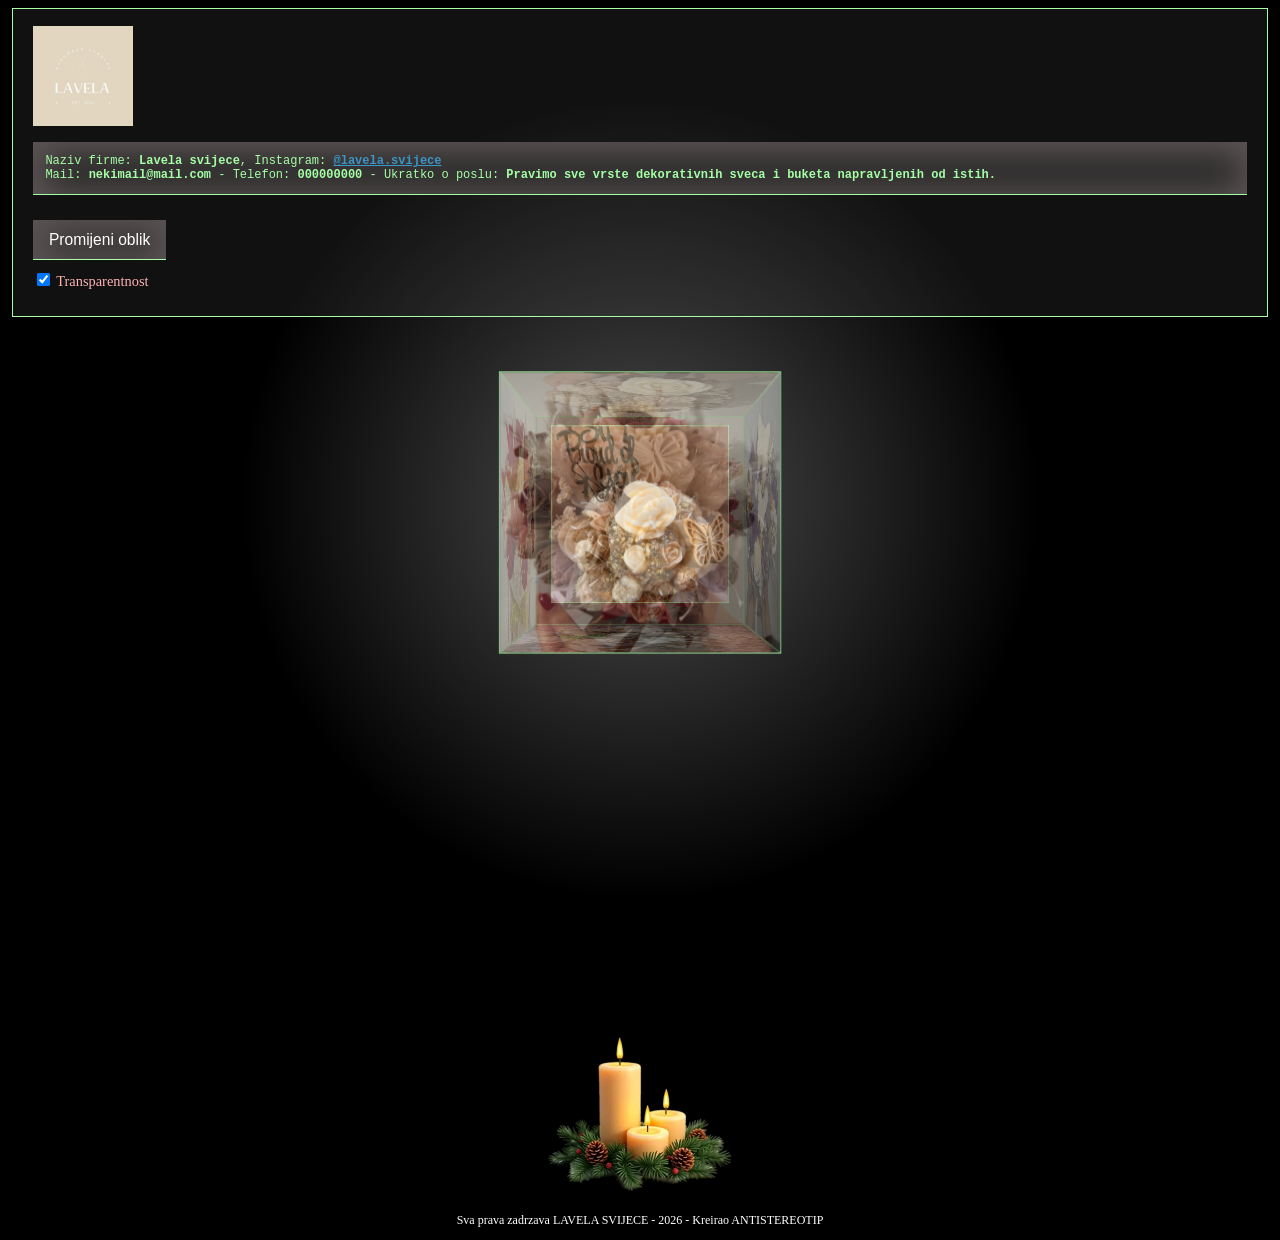
==== index.html @ 0950e0c5 "Update index.html" ====
<html lang="en">
<head>

  <title>Ukrasne Svijece - Dekoracija</title>
	<meta charset='UTF-8'>
	<meta name="description" content="Ukrasne svece za proslave, rodjendane, ispracaje i tako dalje!"> 
	<meta name="author" content="hightech">
	<meta name="keywords" content="svijece, svece, ukrasne svijece, proslave, rodjendani." />
	<link href="tlogo.png" rel="shortcut icon" type="image/x-icon" />
	<meta http-equiv="X-UA-Compatible" content="IE=edge,chrome=1"> 
	<meta name="viewport" content="width=device-width, initial-scale=1, maximum-scale=1" />	
	<link rel="alternate" type="application/rss+xml" title="svijece.github.io" href="svijece.github.io/sitemap.xml" />
	<meta name="viewport" content="width=device-width,initial-scale=1.0,minimum-scale=1.0" />
	<link rel="canonical" href="http://svijece.github.io" />
	<title>lifi</title>
	<link rel='stylesheet' href='wuzzle.3d.css'>
	<link rel='stylesheet' href='wuzzle.buttons.css'>
	<link rel="preconnect" href="https://fonts.googleapis.com">
	<link rel="preconnect" href="https://fonts.gstatic.com" crossorigin>
	<link href="https://fonts.googleapis.com/css2?family=Roboto:ital,wght@0,100..900;1,100..900&display=swap" rel="stylesheet">
	<script type="text/javascript" src="min.js"></script>
	<link href='http://fonts.googleapis.com/css?family=Open+Sans:300italic,400italic,400,300,600|Open+Sans+Condensed:700,300,300italic|Satisfy|Yanone+Kaffeesatz:400,200,300|Oswald|Lobster+Two:400,400italic|PT+Sans+Narrow|Magra:400,700' rel='stylesheet' type='text/css'>
	
</head>
<body>

<div class="controls"> <h1><img src="srecko.jpeg" width="100" height="100"></h1>
<!-- <p><code><a href="#" style="color: lightgreen;" target="_blank">Link</a>
<a href="#" style="color: lightgreen; padding-left: 1%;" target="_blank">Link</a>
<a href="#" style="color: lightgreen; padding-left: 1%;" target="_blank">Link</a>
</code>
</p> -->
<p><code>Naziv firme: <b>Lavela svijece</b>, Instagram: <b><a href="https://www.instagram.com/lavela.svijece?igsh=eDh0bHZ0emd2NGx3">@lavela.svijece</a></b><br>
Mail: <b>nekimail@mail.com</b> - Telefon: <b>000000000</b> - Ukratko o poslu: <b>Pravimo sve vrste dekorativnih sveca i buketa napravljenih od istih.</b>
</code>
</p>


<div><button onclick="toggleShape()" class="button h3">Promijeni oblik</button></div>
<div><input type="checkbox" id="backfaces" onclick="toggleBackfaces()" checked>
	<label for="backfaces" style="font-size: 1.2em;">Transparentnost</label><br><br>
	<!-- <a href="#" target="_blank"><!-- <img src="linea-stairs.gif" width="117"/></a><br><br> -->
</div>
</div>

  <div id="container">
    <div id="stage">
      <div id="shape" class="cube backfaces">
        <div class="plane one"><img src="1.jpg.jpeg" width="100%" height="100%" alt="Svijece"/></div>
        <div class="plane two"><img src="2.jpg.jpeg" width="100%" height="100%" alt="Svijece"/></div>
        <div class="plane three"><img src="3.jpg.jpeg" width="100%" height="100%" alt="Svijece"/></div>
        <div class="plane four"><img src="4.jpg.jpeg" width="100%" height="100%" alt="Svijece"/></div>
        <div class="plane five"><img src="5.jpg.jpeg" width="100%" height="100%" alt="Svijece"/></div>
        <div class="plane six"><img src="6.jpg.jpeg" width="100%" height="100%" alt="Svijece"/></div>
        <div class="plane seven"><img src="7.jpg.jpeg" width="100%" height="100%" alt="Svijece"/></div>
        <div class="plane eight"><img src="8.jpg.jpeg" width="100%" height="100%" alt="Svijece"/></div>
        <div class="plane nine"><img src="9.jpg.jpeg" width="100%" height="100%" alt="Svijece"/></div>
        <div class="plane ten"><img src="10.jpg.jpeg" width="100%" height="100%" alt="Svijece"/></div>
        <div class="plane eleven"><img src="11.jpg.jpeg" width="100%" height="100%" alt="Svijece"/></div>
	    <div class="plane twelve"><img src="12.jpg.jpeg" width="100%" height="100%" alt="Svijece"/></div>
	  
	  </div>
    </div>
</div>

  <div id="container">
    <div>
		<div style="text-align:center;"><p><img src="tlogo.png" width="200px"></p> <div>
		<div style="text-align:center;"><p>Sva prava zadrzava LAVELA SVIJECE - 2026 - Kreirao ANTISTEREOTIP</p> <div>
	</div>
</div>
	




</body>
</html>
---- wuzzle.3d.css ----
body {
      background-color: black;
      color: white;
       /* font-family:'Open Sans Condensed','Arial Narrow',arial,verdana,trebuchet,sans-serif; */
      font-size: 12px;
      /* background-image:url(../data/pics/jpg/art9.jpg);
     background-repeat: no-repeat;
     background-position: center; 
     background-attachment: fixed; */
     background-image: -webkit-gradient(radial,
                            50% 500, 1,
                            50% 500, 400,
                            from(rgba(255, 255, 255, 0.3)),
                            to(rgba(255, 255, 255, 0)));
     background-repeat: no-repeat;
    }

    #container {
      width: 100%;
      height: auto;
      -webkit-perspective: 800;
      -webkit-perspective-origin: 50% 225px;
    }
    #stage {
      width: 100%;
      height: 76%;
      -webkit-transition: -webkit-transform 2s;
      -webkit-transform-style: preserve-3d;
    }
    
    #shape {
      position: relative;
      top: 100px;
      margin: 0 auto;
      height: 200px;
      width: 200px;
      -webkit-transform-style: preserve-3d;
    }
    
    .plane {
      position: absolute;
      height: 200px;
      width: 200px;
      border: 1px solid #A5FFA5;
      -webkit-border-radius: 0px;
      -webkit-box-sizing: border-box;
      text-align: center;
      font-family: Times, serif;
      font-size: 124pt;
      color: black;
      background-color: rgba(85, 102, 92, 0.6);
      -webkit-transition: -webkit-transform 2s, opacity 2s;
      -webkit-backface-visibility: hidden;
    }

    #shape.backfaces .plane {
      -webkit-backface-visibility: visible;
    }
    
    #shape {
      -webkit-animation: spin 8s infinite linear;
    }

    @-webkit-keyframes spin {
      from { -webkit-transform: rotateY(0); }
      to   { -webkit-transform: rotateY(-360deg); }
    }

    /* ---------- cube styles ------------- */
    .cube > .one {
      opacity: 0.5;
      -webkit-transform: scale3d(1.2, 1.2, 1.2) rotateX(90deg) translateZ(100px);
    }

    .cube > .two {
      opacity: 0.5;
      -webkit-transform: scale3d(1.2, 1.2, 1.2) translateZ(100px);
    }

    .cube > .three {
      opacity: 0.5;
      -webkit-transform: scale3d(1.2, 1.2, 1.2) rotateY(90deg) translateZ(100px);
    }

    .cube > .four {
      opacity: 0.5;
      -webkit-transform: scale3d(1.2, 1.2, 1.2) rotateY(180deg) translateZ(100px);
    }

    .cube > .five {
      opacity: 0.5;
      -webkit-transform: scale3d(1.2, 1.2, 1.2) rotateY(-90deg) translateZ(100px);
    }

    .cube > .six {
      opacity: 0.5;
      -webkit-transform: scale3d(1.2, 1.2, 1.2) rotateX(-90deg) translateZ(100px) rotate(180deg);
    }


    .cube > .seven {
      -webkit-transform: scale3d(0.8, 0.8, 0.8) rotateX(90deg) translateZ(100px) rotate(180deg);
    }

    .cube > .eight {
      -webkit-transform: scale3d(0.8, 0.8, 0.8) translateZ(100px);
    }

    .cube > .nine {
      -webkit-transform: scale3d(0.8, 0.8, 0.8) rotateY(90deg) translateZ(100px);
    }

    .cube > .ten {
      -webkit-transform: scale3d(0.8, 0.8, 0.8) rotateY(180deg) translateZ(100px);
    }

    .cube > .eleven {
      -webkit-transform: scale3d(0.8, 0.8, 0.8) rotateY(-90deg) translateZ(100px);
    }

    .cube > .twelve {
      -webkit-transform: scale3d(0.8, 0.8, 0.8) rotateX(-90deg) translateZ(100px);
    }

    /* ---------- ring styles ------------- */
    .ring > .one {
      -webkit-transform: translateZ(380px);
    }

    .ring > .two {
      -webkit-transform: rotateY(30deg) translateZ(380px);
    }

    .ring > .three {
      -webkit-transform: rotateY(60deg) translateZ(380px);
    }

    .ring > .four {
      -webkit-transform: rotateY(90deg) translateZ(380px);
    }

    .ring > .five {
      -webkit-transform: rotateY(120deg) translateZ(380px);
    }

    .ring > .six {
      -webkit-transform: rotateY(150deg) translateZ(380px);
    }

    .ring > .seven {
      -webkit-transform: rotateY(180deg) translateZ(380px);
    }

    .ring > .eight {
      -webkit-transform: rotateY(210deg) translateZ(380px);
    }

    .ring > .nine {
      -webkit-transform: rotateY(-120deg) translateZ(380px);
    }

    .ring > .ten {
      -webkit-transform: rotateY(-90deg) translateZ(380px);
    }

    .ring > .eleven {
      -webkit-transform: rotateY(300deg) translateZ(380px);
    }

    .ring > .twelve {
      -webkit-transform: rotateY(330deg) translateZ(380px);
    }
.h3 {background:#fff;padding:3px;border-bottom: 1px solid #A5FFA5;
-moz-box-shadow: inset 3px 4px 33px 10px #5D5555;
-webkit-box-shadow: inset 3px 4px 33px 10px #5D5555;
box-shadow: inset 3px 4px 33px 10px #5D5555;
}

.controls {
width: 96%;
margin: 0 auto;
padding: 1px 20px;
border: 1px solid #A5FFA5;
-webkit-border-radius: 0px;
background-color: rgba(73, 73, 73, 0.23);
color: rgb(255, 179, 179);
}

.controls code {
	/* font-family:'Open Sans Condensed','Arial Narrow',arial,verdana,trebuchet,sans-serif; */
	
	color: #A5FFA5;
	background: #222;
	padding: 1%;
	width: 98%;
	float: left;
	border-bottom: 1px solid #A5FFA5;
	margin-bottom: 2%;
-moz-box-shadow: inset 3px 4px 33px 10px #5D5555;
-webkit-box-shadow: inset 3px 4px 33px 10px #5D5555;
box-shadow: inset 3px 4px 33px 10px #5D5555;
}
    .controls > div {
      margin-bottom: 10px;
    }
---- wuzzle.buttons.css ----
a {
color: #3B95C6;
text-decoration: underline;
-moz-transition: color .2s ease-in-out;
-webkit-transition: color .2s ease-in-out;
-o-transition: color .2s ease-in-out;
-ms-transition: color .2s ease-in-out;
transition: color .2s ease-in-out;
}
a:hover {
color: #1B75A6 !important;
}
.button:before {
content: '';
display: block;
position: absolute;
left: 0;
top: 0;
width: 100%;
height: 100%;
background: url('bg.png');
}
.button { 
  /* font-family:'Open Sans Condensed','Arial Narrow',arial,verdana,trebuchet,sans-serif; */
position: relative;
display: inline-block;
color: #FFFFFF;
text-decoration: none;
border: 0;
border-bottom:1px solid #A5FFA5;
outline: 0;
cursor: pointer;
overflow: hidden;
background: #222;
-moz-box-shadow: inset 3px 4px 33px 10px #5D5555;
-webkit-box-shadow: inset 3px 4px 33px 10px #5D5555;
box-shadow: inset 3px 4px 33px 10px #5D5555;
padding: 0.7em 1em 0.7em 1em;
font-size: 1.3em;
}

.button:active {
background-image: -moz-linear-gradient(top, rgba(98,141,196,1), rgba(77,164,199,0));
background-image: -webkit-linear-gradient(top, rgba(98,141,196,1), rgba(77,164,199,0));
background-image: -o-linear-gradient(top, rgba(98,141,196,1), rgba(77,164,199,0));
background-image: -ms-linear-gradient(top, rgba(98,141,196,1), rgba(77,164,199,0));
background-image: linear-gradient(top, rgba(98,141,196,1), rgba(77,164,199,0));
top: 0px;
}
.button:hover {
background-color: #59DF64;
color: #fff !important;
}


.blue {
position: relative;
display: inline-block;
color: #fff;
text-decoration: none;

border: 0;
outline: 0;
cursor: pointer;
overflow: hidden;
background: #87C0EC;
}
.c {
background:#BEBEBE;
}
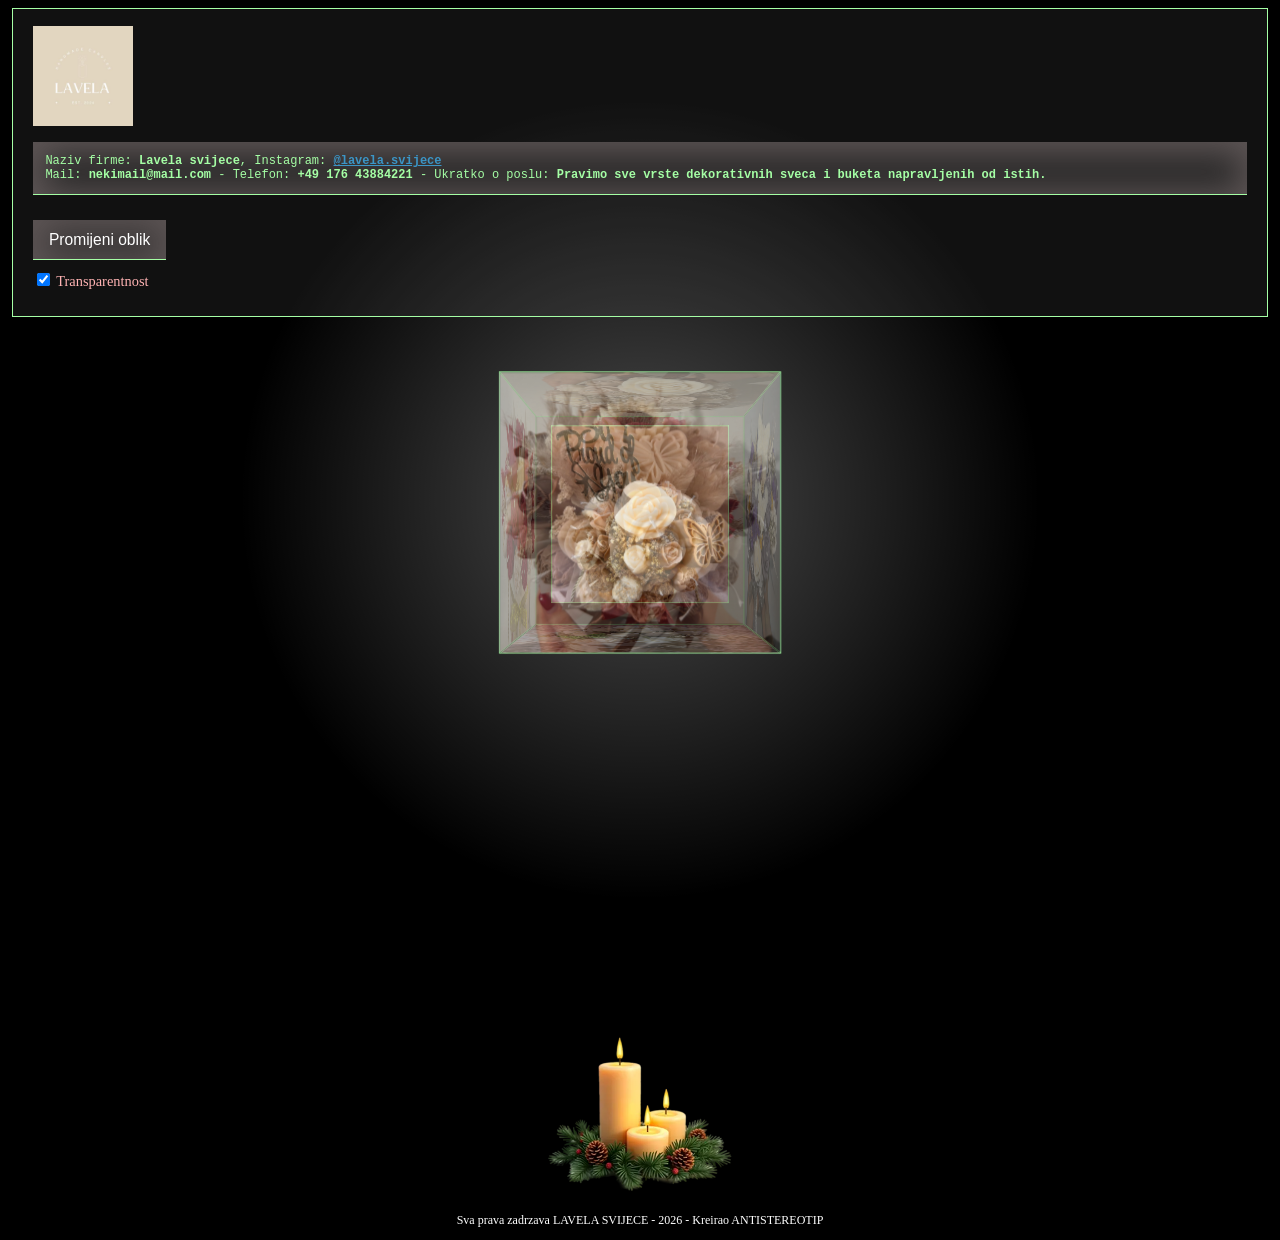
==== commit e8e9b3c0: "Update index.html" ====
--- a/index.html
+++ b/index.html
@@ -31,7 +31,7 @@
 </code>
 </p> -->
 <p><code>Naziv firme: <b>Lavela svijece</b>, Instagram: <b><a href="https://www.instagram.com/lavela.svijece?igsh=eDh0bHZ0emd2NGx3">@lavela.svijece</a></b><br>
-Mail: <b>nekimail@mail.com</b> - Telefon: <b>000000000</b> - Ukratko o poslu: <b>Pravimo sve vrste dekorativnih sveca i buketa napravljenih od istih.</b>
+Mail: <b>nekimail@mail.com</b> - Telefon: <b>+49 176 43884221</b> - Ukratko o poslu: <b>Pravimo sve vrste dekorativnih sveca i buketa napravljenih od istih.</b>
 </code>
 </p>
 
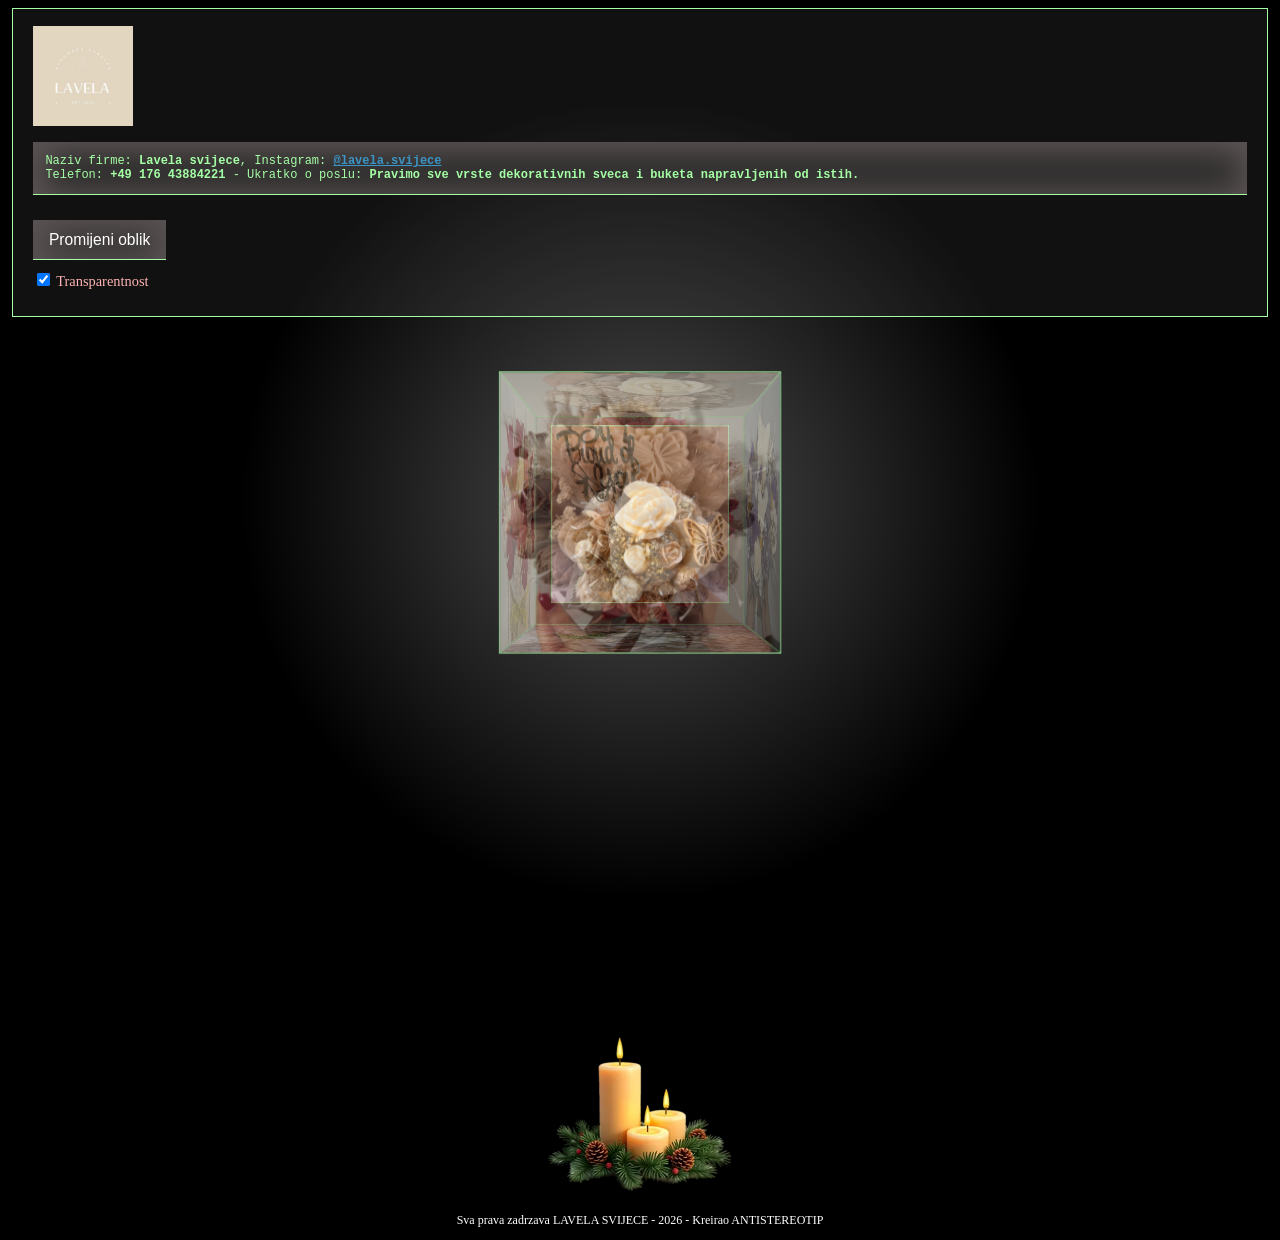
==== commit 6d58ec04: "Update index.html" ====
--- a/index.html
+++ b/index.html
@@ -31,7 +31,7 @@
 </code>
 </p> -->
 <p><code>Naziv firme: <b>Lavela svijece</b>, Instagram: <b><a href="https://www.instagram.com/lavela.svijece?igsh=eDh0bHZ0emd2NGx3">@lavela.svijece</a></b><br>
-Mail: <b>nekimail@mail.com</b> - Telefon: <b>+49 176 43884221</b> - Ukratko o poslu: <b>Pravimo sve vrste dekorativnih sveca i buketa napravljenih od istih.</b>
+<!-- Mail: <b>nekimail@mail.com</b> - --> Telefon: <b>+49 176 43884221</b> - Ukratko o poslu: <b>Pravimo sve vrste dekorativnih sveca i buketa napravljenih od istih.</b>
 </code>
 </p>
 
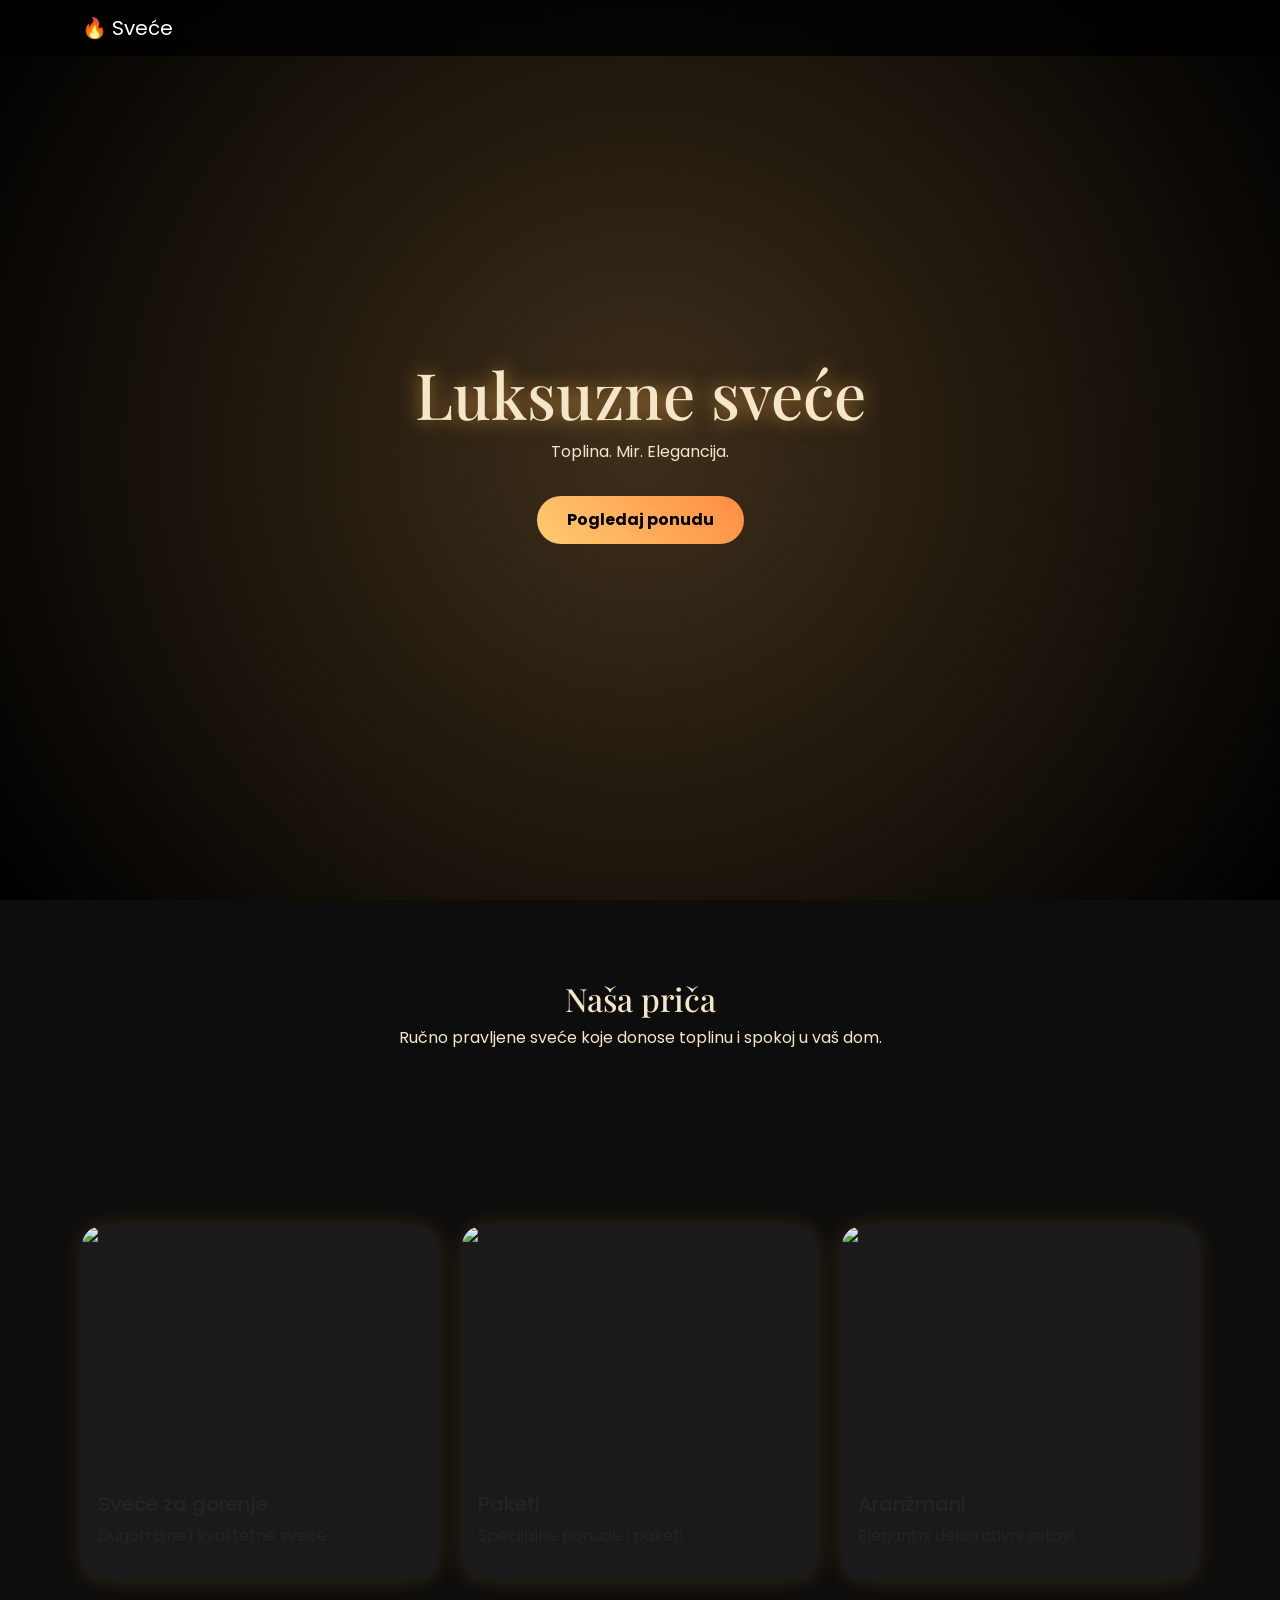
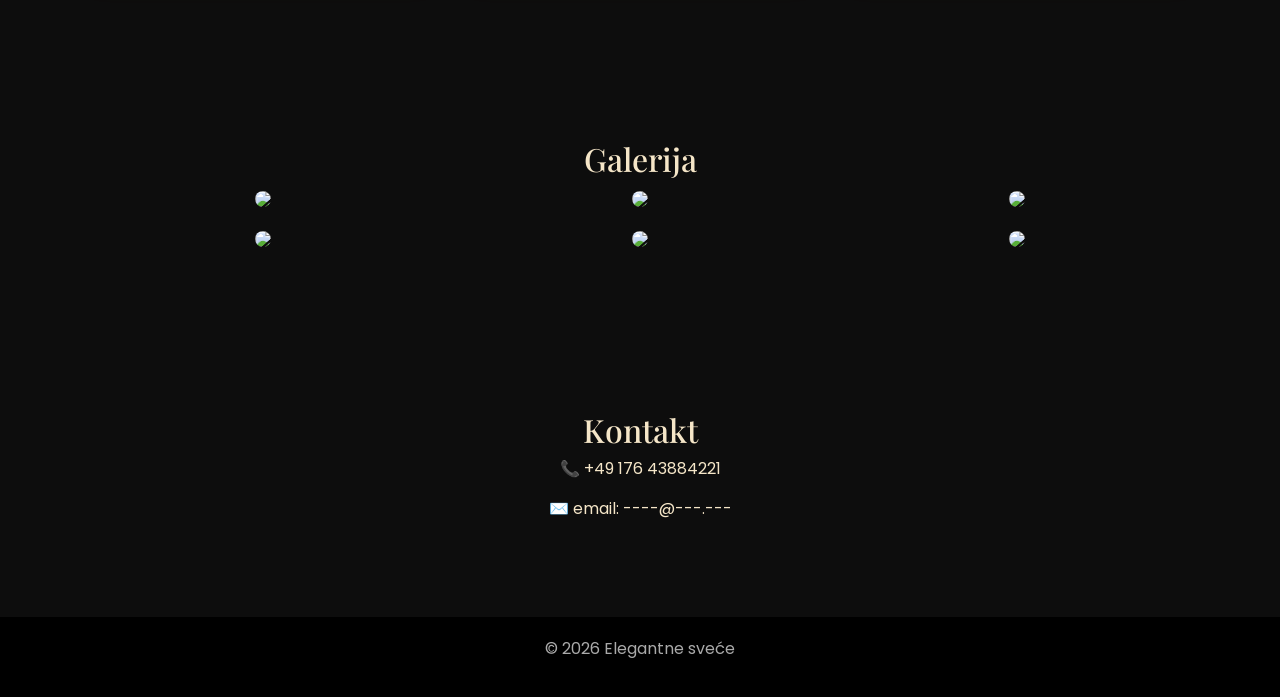
==== commit ca992e2f: "Update index.html" ====
--- a/index.html
+++ b/index.html
@@ -1,80 +1,187 @@
-<html lang="en">
+<!DOCTYPE html>
+<html lang="sr">
 <head>
+<meta charset="UTF-8">
+<meta name="viewport" content="width=device-width, initial-scale=1.0">
+<title>Elegantne Sveće</title>
 
-  <title>Ukrasne Svijece - Dekoracija</title>
-	<meta charset='UTF-8'>
-	<meta name="description" content="Ukrasne svece za proslave, rodjendane, ispracaje i tako dalje!"> 
-	<meta name="author" content="hightech">
-	<meta name="keywords" content="svijece, svece, ukrasne svijece, proslave, rodjendani." />
-	<link href="tlogo.png" rel="shortcut icon" type="image/x-icon" />
-	<meta http-equiv="X-UA-Compatible" content="IE=edge,chrome=1"> 
-	<meta name="viewport" content="width=device-width, initial-scale=1, maximum-scale=1" />	
-	<link rel="alternate" type="application/rss+xml" title="svijece.github.io" href="svijece.github.io/sitemap.xml" />
-	<meta name="viewport" content="width=device-width,initial-scale=1.0,minimum-scale=1.0" />
-	<link rel="canonical" href="http://svijece.github.io" />
-	<title>lifi</title>
-	<link rel='stylesheet' href='wuzzle.3d.css'>
-	<link rel='stylesheet' href='wuzzle.buttons.css'>
-	<link rel="preconnect" href="https://fonts.googleapis.com">
-	<link rel="preconnect" href="https://fonts.gstatic.com" crossorigin>
-	<link href="https://fonts.googleapis.com/css2?family=Roboto:ital,wght@0,100..900;1,100..900&display=swap" rel="stylesheet">
-	<script type="text/javascript" src="min.js"></script>
-	<link href='http://fonts.googleapis.com/css?family=Open+Sans:300italic,400italic,400,300,600|Open+Sans+Condensed:700,300,300italic|Satisfy|Yanone+Kaffeesatz:400,200,300|Oswald|Lobster+Two:400,400italic|PT+Sans+Narrow|Magra:400,700' rel='stylesheet' type='text/css'>
-	
+<link href="https://cdn.jsdelivr.net/npm/bootstrap@5.3.3/dist/css/bootstrap.min.css" rel="stylesheet">
+<link href="https://fonts.googleapis.com/css2?family=Playfair+Display:wght@500;700&family=Poppins:wght@300;400&display=swap" rel="stylesheet">
+
+<style>
+body {
+    font-family: 'Poppins', sans-serif;
+    background: #0d0d0d;
+    color: #f5e6c8;
+}
+
+h1,h2,h3 {
+    font-family: 'Playfair Display', serif;
+}
+
+.navbar {
+    background: rgba(0,0,0,0.8);
+    backdrop-filter: blur(10px);
+}
+
+.hero {
+    height: 100vh;
+    background: radial-gradient(circle at center, rgba(255,180,80,0.2), #000), url('img1.jpg');
+    background-size: cover;
+    background-position: center;
+    display: flex;
+    align-items: center;
+    justify-content: center;
+    text-align: center;
+}
+
+.hero h1 {
+    font-size: 4rem;
+    text-shadow: 0 0 20px rgba(255,180,80,0.7);
+}
+
+.btn-gold {
+    background: linear-gradient(45deg, #ffcc70, #ff8c42);
+    border: none;
+    color: black;
+    padding: 12px 30px;
+    border-radius: 30px;
+    font-weight: bold;
+    transition: 0.3s;
+}
+
+.btn-gold:hover {
+    transform: scale(1.05);
+}
+
+.section {
+    padding: 80px 0;
+}
+
+.card {
+    background: #1a1a1a;
+    border: none;
+    border-radius: 20px;
+    overflow: hidden;
+    box-shadow: 0 0 25px rgba(255,180,80,0.15);
+    transition: 0.4s;
+}
+
+.card:hover {
+    transform: translateY(-10px) scale(1.02);
+    box-shadow: 0 0 40px rgba(255,180,80,0.4);
+}
+
+.card img {
+    height: 250px;
+    object-fit: cover;
+}
+
+.gallery img {
+    border-radius: 20px;
+    transition: 0.4s;
+}
+
+.gallery img:hover {
+    transform: scale(1.05);
+    box-shadow: 0 0 30px rgba(255,180,80,0.5);
+}
+
+footer {
+    background: black;
+    color: #aaa;
+    padding: 20px;
+}
+</style>
 </head>
+
 <body>
 
-<div class="controls"> <h1><img src="srecko.jpeg" width="100" height="100"></h1>
-<!-- <p><code><a href="#" style="color: lightgreen;" target="_blank">Link</a>
-<a href="#" style="color: lightgreen; padding-left: 1%;" target="_blank">Link</a>
-<a href="#" style="color: lightgreen; padding-left: 1%;" target="_blank">Link</a>
-</code>
-</p> -->
-<p><code>Naziv firme: <b>Lavela svijece</b>, Instagram: <b><a href="https://www.instagram.com/lavela.svijece?igsh=eDh0bHZ0emd2NGx3">@lavela.svijece</a></b><br>
-<!-- Mail: <b>nekimail@mail.com</b> - --> Telefon: <b>+49 176 43884221</b> - Ukratko o poslu: <b>Pravimo sve vrste dekorativnih sveca i buketa napravljenih od istih.</b>
-</code>
-</p>
+<nav class="navbar navbar-expand-lg navbar-dark fixed-top">
+<div class="container">
+<a class="navbar-brand" href="#">🔥 Sveće</a>
+</div>
+</nav>
 
+<section class="hero">
+<div>
+<h1>Luksuzne sveće</h1>
+<p>Toplina. Mir. Elegancija.</p>
+<a href="#ponuda" class="btn btn-gold mt-3">Pogledaj ponudu</a>
+</div>
+</section>
 
-<div><button onclick="toggleShape()" class="button h3">Promijeni oblik</button></div>
-<div><input type="checkbox" id="backfaces" onclick="toggleBackfaces()" checked>
-	<label for="backfaces" style="font-size: 1.2em;">Transparentnost</label><br><br>
-	<!-- <a href="#" target="_blank"><!-- <img src="linea-stairs.gif" width="117"/></a><br><br> -->
+<section class="section text-center">
+<div class="container">
+<h2>Naša priča</h2>
+<p>Ručno pravljene sveće koje donose toplinu i spokoj u vaš dom.</p>
+</div>
+</section>
+
+<section id="ponuda" class="section">
+<div class="container">
+<div class="row g-4">
+
+<div class="col-md-4">
+<div class="card">
+<img src="img2.jpg">
+<div class="card-body">
+<h5>Sveće za gorenje</h5>
+<p>Dugotrajne i kvalitetne sveće.</p>
+</div>
 </div>
 </div>
 
-  <div id="container">
-    <div id="stage">
-      <div id="shape" class="cube backfaces">
-        <div class="plane one"><img src="1.jpg.jpeg" width="100%" height="100%" alt="Svijece"/></div>
-        <div class="plane two"><img src="2.jpg.jpeg" width="100%" height="100%" alt="Svijece"/></div>
-        <div class="plane three"><img src="3.jpg.jpeg" width="100%" height="100%" alt="Svijece"/></div>
-        <div class="plane four"><img src="4.jpg.jpeg" width="100%" height="100%" alt="Svijece"/></div>
-        <div class="plane five"><img src="5.jpg.jpeg" width="100%" height="100%" alt="Svijece"/></div>
-        <div class="plane six"><img src="6.jpg.jpeg" width="100%" height="100%" alt="Svijece"/></div>
-        <div class="plane seven"><img src="7.jpg.jpeg" width="100%" height="100%" alt="Svijece"/></div>
-        <div class="plane eight"><img src="8.jpg.jpeg" width="100%" height="100%" alt="Svijece"/></div>
-        <div class="plane nine"><img src="9.jpg.jpeg" width="100%" height="100%" alt="Svijece"/></div>
-        <div class="plane ten"><img src="10.jpg.jpeg" width="100%" height="100%" alt="Svijece"/></div>
-        <div class="plane eleven"><img src="11.jpg.jpeg" width="100%" height="100%" alt="Svijece"/></div>
-	    <div class="plane twelve"><img src="12.jpg.jpeg" width="100%" height="100%" alt="Svijece"/></div>
-	  
-	  </div>
-    </div>
+<div class="col-md-4">
+<div class="card">
+<img src="img3.jpg">
+<div class="card-body">
+<h5>Paketi</h5>
+<p>Specijalne ponude i paketi.</p>
+</div>
+</div>
 </div>
 
-  <div id="container">
-    <div>
-		<div style="text-align:center;"><p><img src="tlogo.png" width="200px"></p> <div>
-		<div style="text-align:center;"><p>Sva prava zadrzava LAVELA SVIJECE - 2026 - Kreirao ANTISTEREOTIP</p> <div>
-	</div>
+<div class="col-md-4">
+<div class="card">
+<img src="img4.jpg">
+<div class="card-body">
+<h5>Aranžmani</h5>
+<p>Elegantni dekorativni setovi.</p>
 </div>
-	
+</div>
+</div>
 
+</div>
+</div>
+</section>
 
+<section class="section">
+<div class="container text-center">
+<h2>Galerija</h2>
+<div class="row g-3 gallery">
+<div class="col-md-4"><img src="img1.jpg" class="w-100"></div>
+<div class="col-md-4"><img src="img2.jpg" class="w-100"></div>
+<div class="col-md-4"><img src="img3.jpg" class="w-100"></div>
+<div class="col-md-4"><img src="img4.jpg" class="w-100"></div>
+<div class="col-md-4"><img src="img5.jpg" class="w-100"></div>
+<div class="col-md-4"><img src="img1.jpg" class="w-100"></div>
+</div>
+</div>
+</section>
 
+<section class="section text-center">
+<div class="container">
+<h2>Kontakt</h2>
+<p>📞 +49 176 43884221</p>
+<p>✉️ email: ----@---.--- </p>
+</div>
+</section>
 
+<footer class="text-center">
+<p>© 2026 Elegantne sveće</p>
+</footer>
+
+<script src="https://cdn.jsdelivr.net/npm/bootstrap@5.3.3/dist/js/bootstrap.bundle.min.js"></script>
 </body>
 </html>
-
-
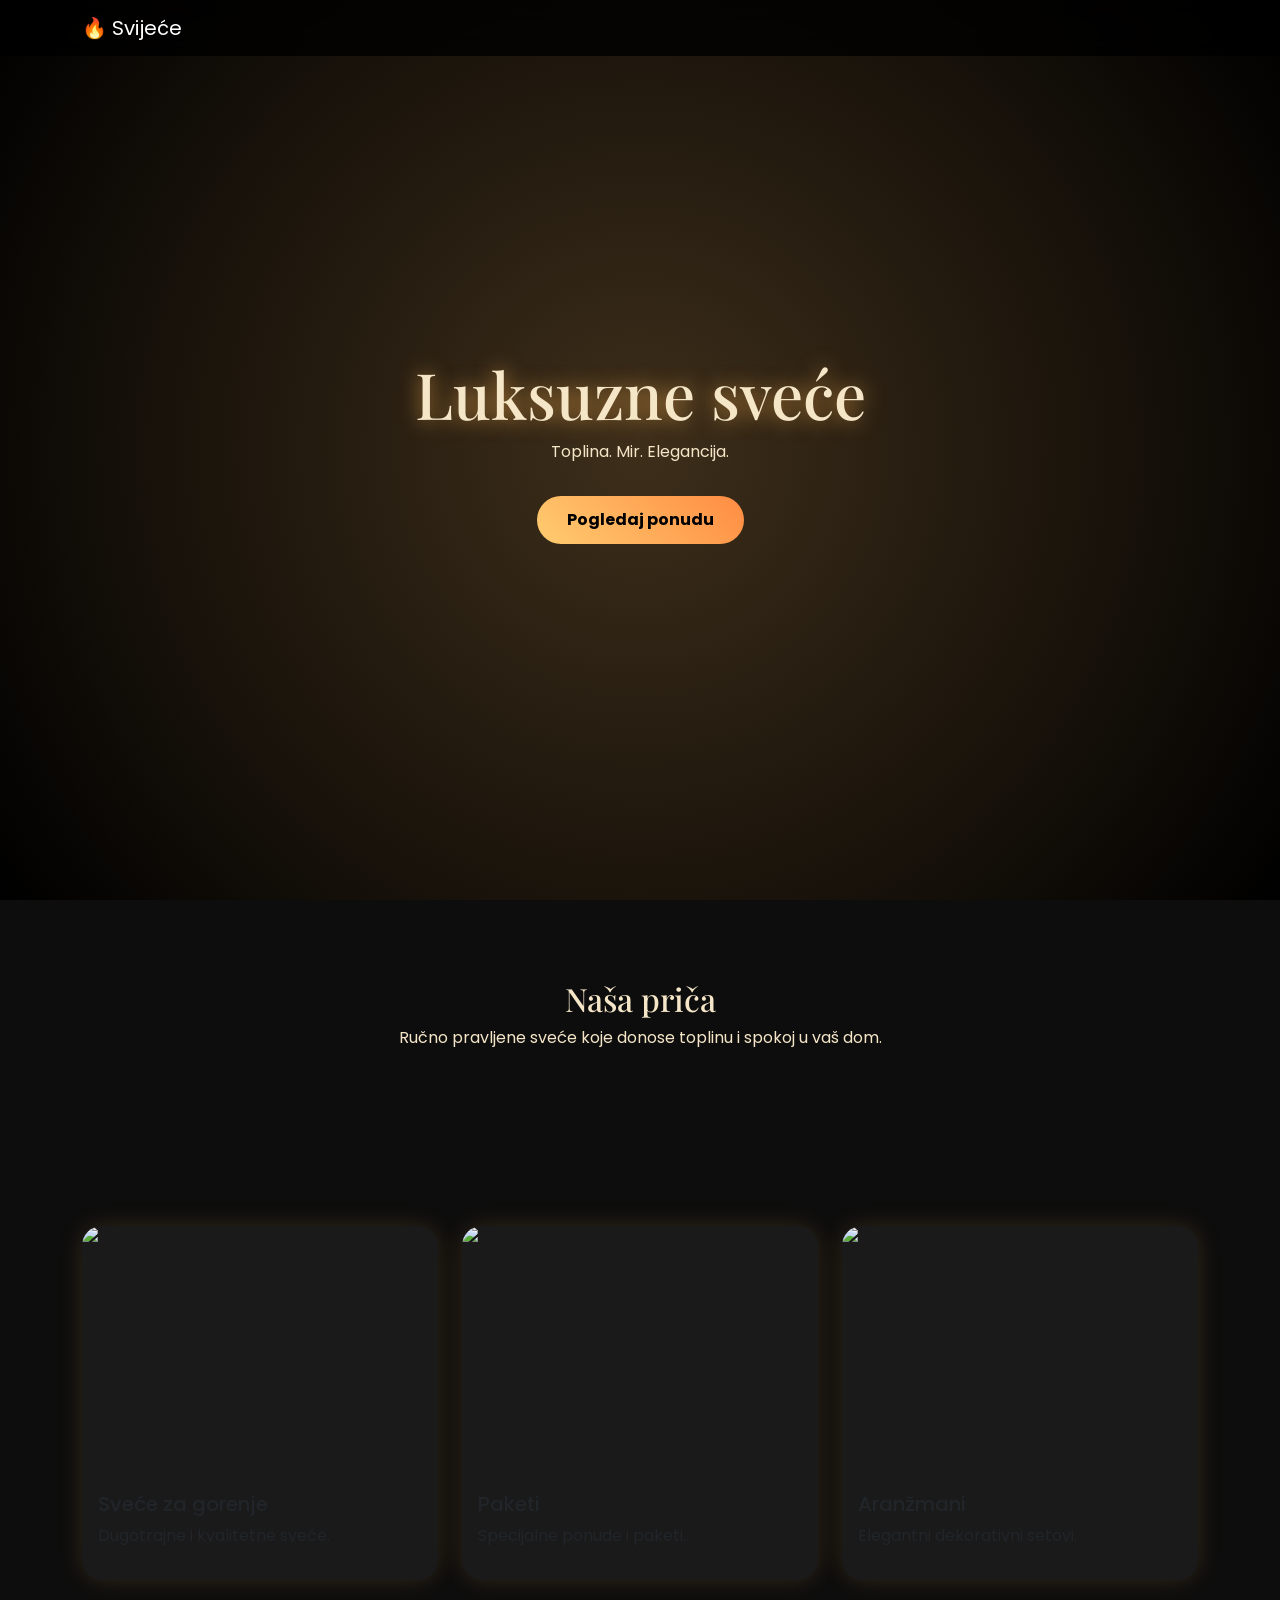
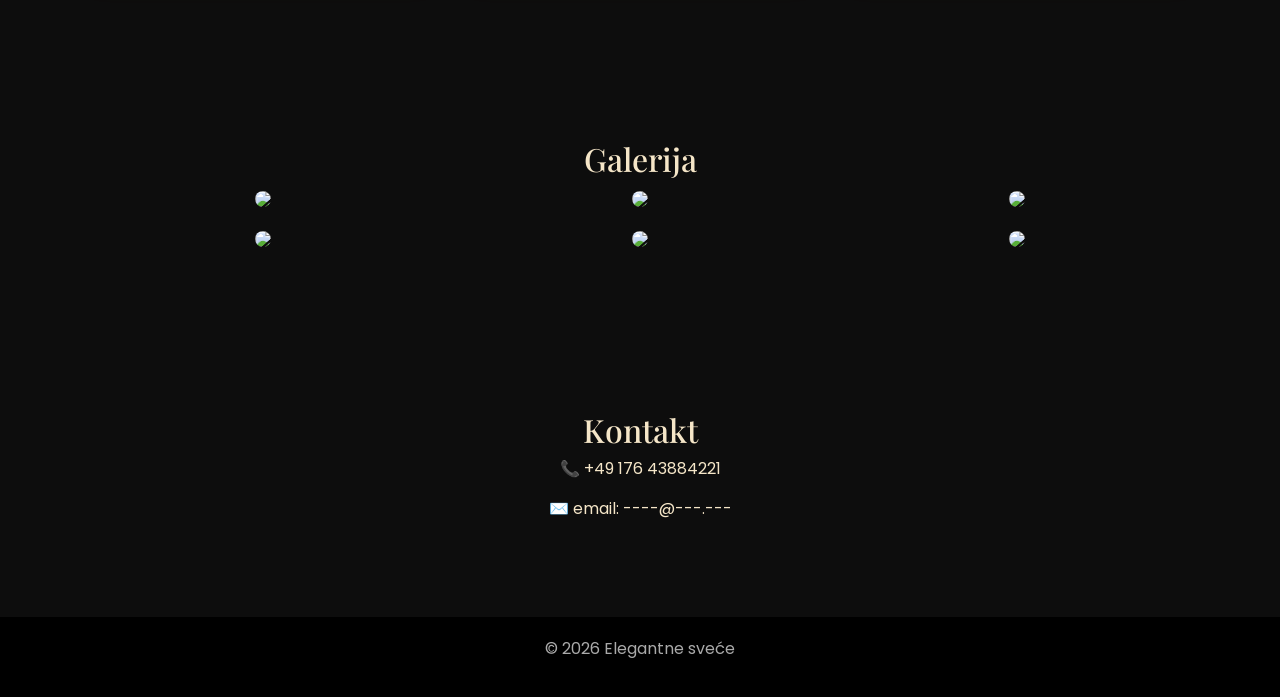
==== commit f37b2f08: "Update index.html" ====
--- a/index.html
+++ b/index.html
@@ -3,7 +3,7 @@
 <head>
 <meta charset="UTF-8">
 <meta name="viewport" content="width=device-width, initial-scale=1.0">
-<title>Elegantne Sveće</title>
+<title>Elegantne Svijeće</title>
 
 <link href="https://cdn.jsdelivr.net/npm/bootstrap@5.3.3/dist/css/bootstrap.min.css" rel="stylesheet">
 <link href="https://fonts.googleapis.com/css2?family=Playfair+Display:wght@500;700&family=Poppins:wght@300;400&display=swap" rel="stylesheet">
@@ -99,7 +99,7 @@
 
 <nav class="navbar navbar-expand-lg navbar-dark fixed-top">
 <div class="container">
-<a class="navbar-brand" href="#">🔥 Sveće</a>
+<a class="navbar-brand" href="#">🔥 Svijeće</a>
 </div>
 </nav>
 
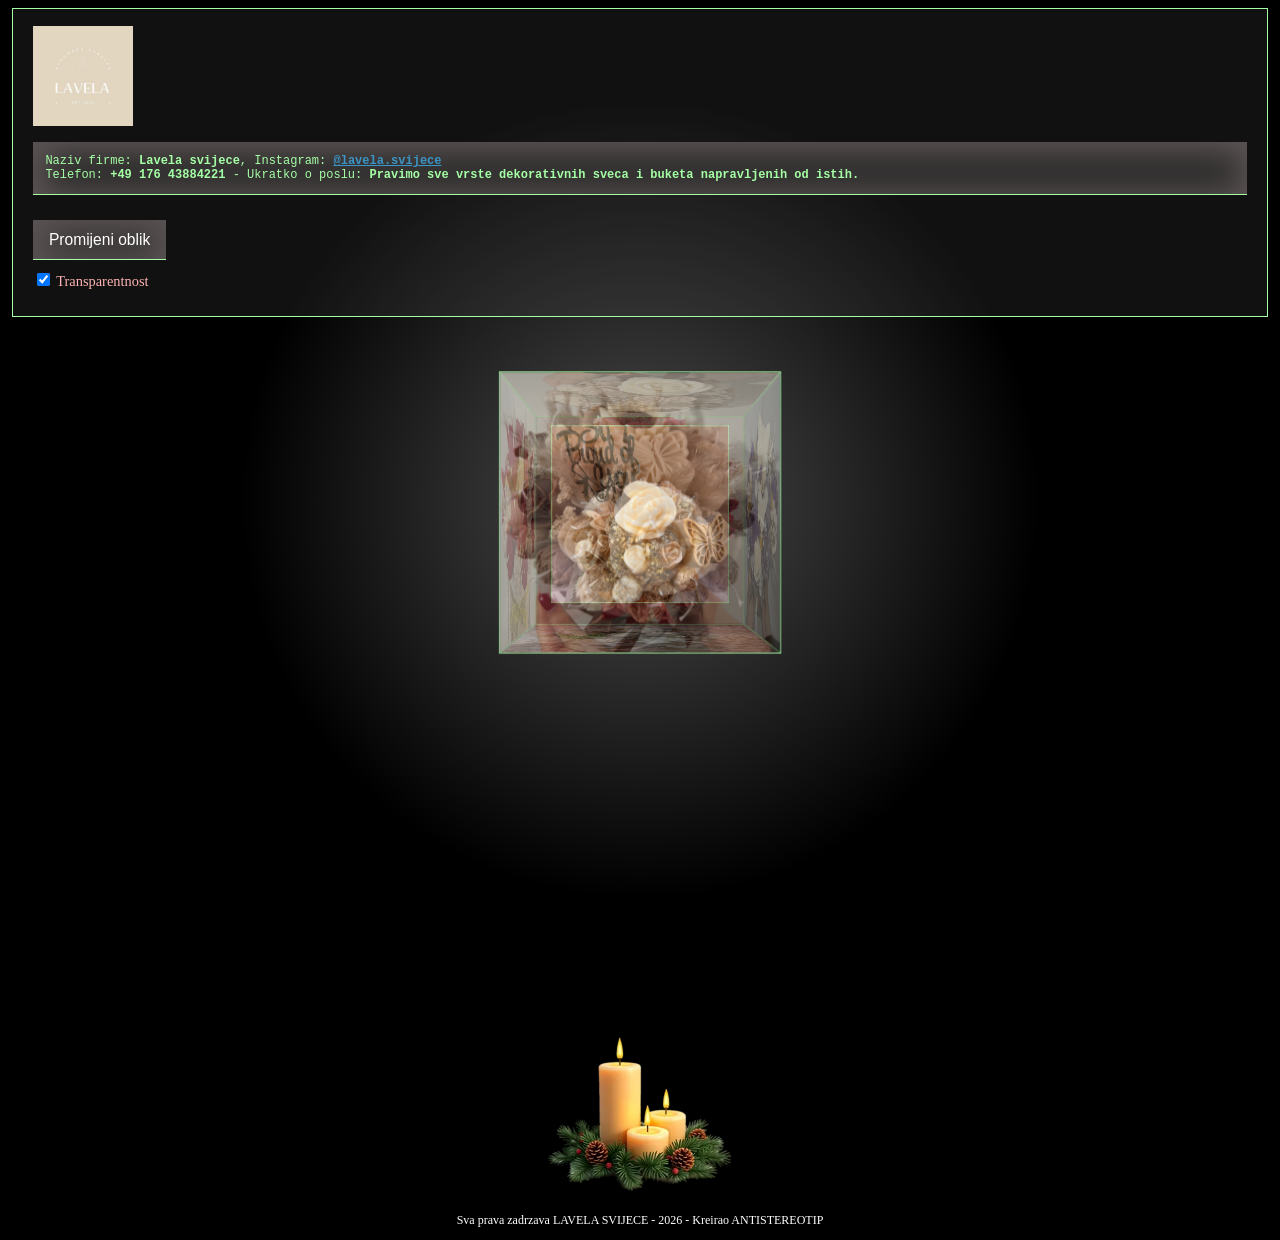
==== commit 532b6bb0: "Update index.html" ====
--- a/index.html
+++ b/index.html
@@ -1,187 +1,81 @@
-<!DOCTYPE html>
-<html lang="sr">
+
+<html lang="en">
 <head>
-<meta charset="UTF-8">
-<meta name="viewport" content="width=device-width, initial-scale=1.0">
-<title>Elegantne Svijeće</title>
 
-<link href="https://cdn.jsdelivr.net/npm/bootstrap@5.3.3/dist/css/bootstrap.min.css" rel="stylesheet">
-<link href="https://fonts.googleapis.com/css2?family=Playfair+Display:wght@500;700&family=Poppins:wght@300;400&display=swap" rel="stylesheet">
-
-<style>
-body {
-    font-family: 'Poppins', sans-serif;
-    background: #0d0d0d;
-    color: #f5e6c8;
-}
-
-h1,h2,h3 {
-    font-family: 'Playfair Display', serif;
-}
-
-.navbar {
-    background: rgba(0,0,0,0.8);
-    backdrop-filter: blur(10px);
-}
-
-.hero {
-    height: 100vh;
-    background: radial-gradient(circle at center, rgba(255,180,80,0.2), #000), url('img1.jpg');
-    background-size: cover;
-    background-position: center;
-    display: flex;
-    align-items: center;
-    justify-content: center;
-    text-align: center;
-}
-
-.hero h1 {
-    font-size: 4rem;
-    text-shadow: 0 0 20px rgba(255,180,80,0.7);
-}
-
-.btn-gold {
-    background: linear-gradient(45deg, #ffcc70, #ff8c42);
-    border: none;
-    color: black;
-    padding: 12px 30px;
-    border-radius: 30px;
-    font-weight: bold;
-    transition: 0.3s;
-}
-
-.btn-gold:hover {
-    transform: scale(1.05);
-}
-
-.section {
-    padding: 80px 0;
-}
-
-.card {
-    background: #1a1a1a;
-    border: none;
-    border-radius: 20px;
-    overflow: hidden;
-    box-shadow: 0 0 25px rgba(255,180,80,0.15);
-    transition: 0.4s;
-}
-
-.card:hover {
-    transform: translateY(-10px) scale(1.02);
-    box-shadow: 0 0 40px rgba(255,180,80,0.4);
-}
-
-.card img {
-    height: 250px;
-    object-fit: cover;
-}
-
-.gallery img {
-    border-radius: 20px;
-    transition: 0.4s;
-}
-
-.gallery img:hover {
-    transform: scale(1.05);
-    box-shadow: 0 0 30px rgba(255,180,80,0.5);
-}
-
-footer {
-    background: black;
-    color: #aaa;
-    padding: 20px;
-}
-</style>
+  <title>Ukrasne Svijece - Dekoracija</title>
+	<meta charset='UTF-8'>
+	<meta name="description" content="Ukrasne svece za proslave, rodjendane, ispracaje i tako dalje!"> 
+	<meta name="author" content="hightech">
+	<meta name="keywords" content="svijece, svece, ukrasne svijece, proslave, rodjendani." />
+	<link href="tlogo.png" rel="shortcut icon" type="image/x-icon" />
+	<meta http-equiv="X-UA-Compatible" content="IE=edge,chrome=1"> 
+	<meta name="viewport" content="width=device-width, initial-scale=1, maximum-scale=1" />	
+	<link rel="alternate" type="application/rss+xml" title="svijece.github.io" href="svijece.github.io/sitemap.xml" />
+	<meta name="viewport" content="width=device-width,initial-scale=1.0,minimum-scale=1.0" />
+	<link rel="canonical" href="http://svijece.github.io" />
+	<title>lifi</title>
+	<link rel='stylesheet' href='wuzzle.3d.css'>
+	<link rel='stylesheet' href='wuzzle.buttons.css'>
+	<link rel="preconnect" href="https://fonts.googleapis.com">
+	<link rel="preconnect" href="https://fonts.gstatic.com" crossorigin>
+	<link href="https://fonts.googleapis.com/css2?family=Roboto:ital,wght@0,100..900;1,100..900&display=swap" rel="stylesheet">
+	<script type="text/javascript" src="min.js"></script>
+	<link href='http://fonts.googleapis.com/css?family=Open+Sans:300italic,400italic,400,300,600|Open+Sans+Condensed:700,300,300italic|Satisfy|Yanone+Kaffeesatz:400,200,300|Oswald|Lobster+Two:400,400italic|PT+Sans+Narrow|Magra:400,700' rel='stylesheet' type='text/css'>
+	
 </head>
-
 <body>
 
-<nav class="navbar navbar-expand-lg navbar-dark fixed-top">
-<div class="container">
-<a class="navbar-brand" href="#">🔥 Svijeće</a>
-</div>
-</nav>
+<div class="controls"> <h1><img src="srecko.jpeg" width="100" height="100"></h1>
+<!-- <p><code><a href="#" style="color: lightgreen;" target="_blank">Link</a>
+<a href="#" style="color: lightgreen; padding-left: 1%;" target="_blank">Link</a>
+<a href="#" style="color: lightgreen; padding-left: 1%;" target="_blank">Link</a>
+</code>
+</p> -->
+<p><code>Naziv firme: <b>Lavela svijece</b>, Instagram: <b><a href="https://www.instagram.com/lavela.svijece?igsh=eDh0bHZ0emd2NGx3">@lavela.svijece</a></b><br>
+<!-- Mail: <b>nekimail@mail.com</b> - --> Telefon: <b>+49 176 43884221</b> - Ukratko o poslu: <b>Pravimo sve vrste dekorativnih sveca i buketa napravljenih od istih.</b>
+</code>
+</p>
 
-<section class="hero">
-<div>
-<h1>Luksuzne sveće</h1>
-<p>Toplina. Mir. Elegancija.</p>
-<a href="#ponuda" class="btn btn-gold mt-3">Pogledaj ponudu</a>
-</div>
-</section>
 
-<section class="section text-center">
-<div class="container">
-<h2>Naša priča</h2>
-<p>Ručno pravljene sveće koje donose toplinu i spokoj u vaš dom.</p>
-</div>
-</section>
-
-<section id="ponuda" class="section">
-<div class="container">
-<div class="row g-4">
-
-<div class="col-md-4">
-<div class="card">
-<img src="img2.jpg">
-<div class="card-body">
-<h5>Sveće za gorenje</h5>
-<p>Dugotrajne i kvalitetne sveće.</p>
-</div>
+<div><button onclick="toggleShape()" class="button h3">Promijeni oblik</button></div>
+<div><input type="checkbox" id="backfaces" onclick="toggleBackfaces()" checked>
+	<label for="backfaces" style="font-size: 1.2em;">Transparentnost</label><br><br>
+	<!-- <a href="#" target="_blank"><!-- <img src="linea-stairs.gif" width="117"/></a><br><br> -->
 </div>
 </div>
 
-<div class="col-md-4">
-<div class="card">
-<img src="img3.jpg">
-<div class="card-body">
-<h5>Paketi</h5>
-<p>Specijalne ponude i paketi.</p>
-</div>
-</div>
+  <div id="container">
+    <div id="stage">
+      <div id="shape" class="cube backfaces">
+        <div class="plane one"><img src="1.jpg.jpeg" width="100%" height="100%" alt="Svijece"/></div>
+        <div class="plane two"><img src="2.jpg.jpeg" width="100%" height="100%" alt="Svijece"/></div>
+        <div class="plane three"><img src="3.jpg.jpeg" width="100%" height="100%" alt="Svijece"/></div>
+        <div class="plane four"><img src="4.jpg.jpeg" width="100%" height="100%" alt="Svijece"/></div>
+        <div class="plane five"><img src="5.jpg.jpeg" width="100%" height="100%" alt="Svijece"/></div>
+        <div class="plane six"><img src="6.jpg.jpeg" width="100%" height="100%" alt="Svijece"/></div>
+        <div class="plane seven"><img src="7.jpg.jpeg" width="100%" height="100%" alt="Svijece"/></div>
+        <div class="plane eight"><img src="8.jpg.jpeg" width="100%" height="100%" alt="Svijece"/></div>
+        <div class="plane nine"><img src="9.jpg.jpeg" width="100%" height="100%" alt="Svijece"/></div>
+        <div class="plane ten"><img src="10.jpg.jpeg" width="100%" height="100%" alt="Svijece"/></div>
+        <div class="plane eleven"><img src="11.jpg.jpeg" width="100%" height="100%" alt="Svijece"/></div>
+	    <div class="plane twelve"><img src="12.jpg.jpeg" width="100%" height="100%" alt="Svijece"/></div>
+	  
+	  </div>
+    </div>
 </div>
 
-<div class="col-md-4">
-<div class="card">
-<img src="img4.jpg">
-<div class="card-body">
-<h5>Aranžmani</h5>
-<p>Elegantni dekorativni setovi.</p>
+  <div id="container">
+    <div>
+		<div style="text-align:center;"><p><img src="tlogo.png" width="200px"></p> <div>
+		<div style="text-align:center;"><p>Sva prava zadrzava LAVELA SVIJECE - 2026 - Kreirao ANTISTEREOTIP</p> <div>
+	</div>
 </div>
-</div>
-</div>
+	
 
-</div>
-</div>
-</section>
 
-<section class="section">
-<div class="container text-center">
-<h2>Galerija</h2>
-<div class="row g-3 gallery">
-<div class="col-md-4"><img src="img1.jpg" class="w-100"></div>
-<div class="col-md-4"><img src="img2.jpg" class="w-100"></div>
-<div class="col-md-4"><img src="img3.jpg" class="w-100"></div>
-<div class="col-md-4"><img src="img4.jpg" class="w-100"></div>
-<div class="col-md-4"><img src="img5.jpg" class="w-100"></div>
-<div class="col-md-4"><img src="img1.jpg" class="w-100"></div>
-</div>
-</div>
-</section>
 
-<section class="section text-center">
-<div class="container">
-<h2>Kontakt</h2>
-<p>📞 +49 176 43884221</p>
-<p>✉️ email: ----@---.--- </p>
-</div>
-</section>
 
-<footer class="text-center">
-<p>© 2026 Elegantne sveće</p>
-</footer>
-
-<script src="https://cdn.jsdelivr.net/npm/bootstrap@5.3.3/dist/js/bootstrap.bundle.min.js"></script>
 </body>
 </html>
+
+
--- a/wuzzle.3d.css
+++ b/wuzzle.3d.css
@@ -0,0 +1,206 @@
+body {
+      background-color: black;
+      color: white;
+       /* font-family:'Open Sans Condensed','Arial Narrow',arial,verdana,trebuchet,sans-serif; */
+      font-size: 12px;
+      /* background-image:url(../data/pics/jpg/art9.jpg);
+     background-repeat: no-repeat;
+     background-position: center; 
+     background-attachment: fixed; */
+     background-image: -webkit-gradient(radial,
+                            50% 500, 1,
+                            50% 500, 400,
+                            from(rgba(255, 255, 255, 0.3)),
+                            to(rgba(255, 255, 255, 0)));
+     background-repeat: no-repeat;
+    }
+
+    #container {
+      width: 100%;
+      height: auto;
+      -webkit-perspective: 800;
+      -webkit-perspective-origin: 50% 225px;
+    }
+    #stage {
+      width: 100%;
+      height: 76%;
+      -webkit-transition: -webkit-transform 2s;
+      -webkit-transform-style: preserve-3d;
+    }
+    
+    #shape {
+      position: relative;
+      top: 100px;
+      margin: 0 auto;
+      height: 200px;
+      width: 200px;
+      -webkit-transform-style: preserve-3d;
+    }
+    
+    .plane {
+      position: absolute;
+      height: 200px;
+      width: 200px;
+      border: 1px solid #A5FFA5;
+      -webkit-border-radius: 0px;
+      -webkit-box-sizing: border-box;
+      text-align: center;
+      font-family: Times, serif;
+      font-size: 124pt;
+      color: black;
+      background-color: rgba(85, 102, 92, 0.6);
+      -webkit-transition: -webkit-transform 2s, opacity 2s;
+      -webkit-backface-visibility: hidden;
+    }
+
+    #shape.backfaces .plane {
+      -webkit-backface-visibility: visible;
+    }
+    
+    #shape {
+      -webkit-animation: spin 8s infinite linear;
+    }
+
+    @-webkit-keyframes spin {
+      from { -webkit-transform: rotateY(0); }
+      to   { -webkit-transform: rotateY(-360deg); }
+    }
+
+    /* ---------- cube styles ------------- */
+    .cube > .one {
+      opacity: 0.5;
+      -webkit-transform: scale3d(1.2, 1.2, 1.2) rotateX(90deg) translateZ(100px);
+    }
+
+    .cube > .two {
+      opacity: 0.5;
+      -webkit-transform: scale3d(1.2, 1.2, 1.2) translateZ(100px);
+    }
+
+    .cube > .three {
+      opacity: 0.5;
+      -webkit-transform: scale3d(1.2, 1.2, 1.2) rotateY(90deg) translateZ(100px);
+    }
+
+    .cube > .four {
+      opacity: 0.5;
+      -webkit-transform: scale3d(1.2, 1.2, 1.2) rotateY(180deg) translateZ(100px);
+    }
+
+    .cube > .five {
+      opacity: 0.5;
+      -webkit-transform: scale3d(1.2, 1.2, 1.2) rotateY(-90deg) translateZ(100px);
+    }
+
+    .cube > .six {
+      opacity: 0.5;
+      -webkit-transform: scale3d(1.2, 1.2, 1.2) rotateX(-90deg) translateZ(100px) rotate(180deg);
+    }
+
+
+    .cube > .seven {
+      -webkit-transform: scale3d(0.8, 0.8, 0.8) rotateX(90deg) translateZ(100px) rotate(180deg);
+    }
+
+    .cube > .eight {
+      -webkit-transform: scale3d(0.8, 0.8, 0.8) translateZ(100px);
+    }
+
+    .cube > .nine {
+      -webkit-transform: scale3d(0.8, 0.8, 0.8) rotateY(90deg) translateZ(100px);
+    }
+
+    .cube > .ten {
+      -webkit-transform: scale3d(0.8, 0.8, 0.8) rotateY(180deg) translateZ(100px);
+    }
+
+    .cube > .eleven {
+      -webkit-transform: scale3d(0.8, 0.8, 0.8) rotateY(-90deg) translateZ(100px);
+    }
+
+    .cube > .twelve {
+      -webkit-transform: scale3d(0.8, 0.8, 0.8) rotateX(-90deg) translateZ(100px);
+    }
+
+    /* ---------- ring styles ------------- */
+    .ring > .one {
+      -webkit-transform: translateZ(380px);
+    }
+
+    .ring > .two {
+      -webkit-transform: rotateY(30deg) translateZ(380px);
+    }
+
+    .ring > .three {
+      -webkit-transform: rotateY(60deg) translateZ(380px);
+    }
+
+    .ring > .four {
+      -webkit-transform: rotateY(90deg) translateZ(380px);
+    }
+
+    .ring > .five {
+      -webkit-transform: rotateY(120deg) translateZ(380px);
+    }
+
+    .ring > .six {
+      -webkit-transform: rotateY(150deg) translateZ(380px);
+    }
+
+    .ring > .seven {
+      -webkit-transform: rotateY(180deg) translateZ(380px);
+    }
+
+    .ring > .eight {
+      -webkit-transform: rotateY(210deg) translateZ(380px);
+    }
+
+    .ring > .nine {
+      -webkit-transform: rotateY(-120deg) translateZ(380px);
+    }
+
+    .ring > .ten {
+      -webkit-transform: rotateY(-90deg) translateZ(380px);
+    }
+
+    .ring > .eleven {
+      -webkit-transform: rotateY(300deg) translateZ(380px);
+    }
+
+    .ring > .twelve {
+      -webkit-transform: rotateY(330deg) translateZ(380px);
+    }
+.h3 {background:#fff;padding:3px;border-bottom: 1px solid #A5FFA5;
+-moz-box-shadow: inset 3px 4px 33px 10px #5D5555;
+-webkit-box-shadow: inset 3px 4px 33px 10px #5D5555;
+box-shadow: inset 3px 4px 33px 10px #5D5555;
+}
+
+.controls {
+width: 96%;
+margin: 0 auto;
+padding: 1px 20px;
+border: 1px solid #A5FFA5;
+-webkit-border-radius: 0px;
+background-color: rgba(73, 73, 73, 0.23);
+color: rgb(255, 179, 179);
+}
+
+.controls code {
+	/* font-family:'Open Sans Condensed','Arial Narrow',arial,verdana,trebuchet,sans-serif; */
+	
+	color: #A5FFA5;
+	background: #222;
+	padding: 1%;
+	width: 98%;
+	float: left;
+	border-bottom: 1px solid #A5FFA5;
+	margin-bottom: 2%;
+-moz-box-shadow: inset 3px 4px 33px 10px #5D5555;
+-webkit-box-shadow: inset 3px 4px 33px 10px #5D5555;
+box-shadow: inset 3px 4px 33px 10px #5D5555;
+}
+    .controls > div {
+      margin-bottom: 10px;
+    }
+
--- a/wuzzle.buttons.css
+++ b/wuzzle.buttons.css
@@ -0,0 +1,71 @@
+a {
+color: #3B95C6;
+text-decoration: underline;
+-moz-transition: color .2s ease-in-out;
+-webkit-transition: color .2s ease-in-out;
+-o-transition: color .2s ease-in-out;
+-ms-transition: color .2s ease-in-out;
+transition: color .2s ease-in-out;
+}
+a:hover {
+color: #1B75A6 !important;
+}
+.button:before {
+content: '';
+display: block;
+position: absolute;
+left: 0;
+top: 0;
+width: 100%;
+height: 100%;
+background: url('bg.png');
+}
+.button { 
+  /* font-family:'Open Sans Condensed','Arial Narrow',arial,verdana,trebuchet,sans-serif; */
+position: relative;
+display: inline-block;
+color: #FFFFFF;
+text-decoration: none;
+border: 0;
+border-bottom:1px solid #A5FFA5;
+outline: 0;
+cursor: pointer;
+overflow: hidden;
+background: #222;
+-moz-box-shadow: inset 3px 4px 33px 10px #5D5555;
+-webkit-box-shadow: inset 3px 4px 33px 10px #5D5555;
+box-shadow: inset 3px 4px 33px 10px #5D5555;
+padding: 0.7em 1em 0.7em 1em;
+font-size: 1.3em;
+}
+
+.button:active {
+background-image: -moz-linear-gradient(top, rgba(98,141,196,1), rgba(77,164,199,0));
+background-image: -webkit-linear-gradient(top, rgba(98,141,196,1), rgba(77,164,199,0));
+background-image: -o-linear-gradient(top, rgba(98,141,196,1), rgba(77,164,199,0));
+background-image: -ms-linear-gradient(top, rgba(98,141,196,1), rgba(77,164,199,0));
+background-image: linear-gradient(top, rgba(98,141,196,1), rgba(77,164,199,0));
+top: 0px;
+}
+.button:hover {
+background-color: #59DF64;
+color: #fff !important;
+}
+
+
+.blue {
+position: relative;
+display: inline-block;
+color: #fff;
+text-decoration: none;
+
+border: 0;
+outline: 0;
+cursor: pointer;
+overflow: hidden;
+background: #87C0EC;
+}
+.c {
+background:#BEBEBE;
+}
+
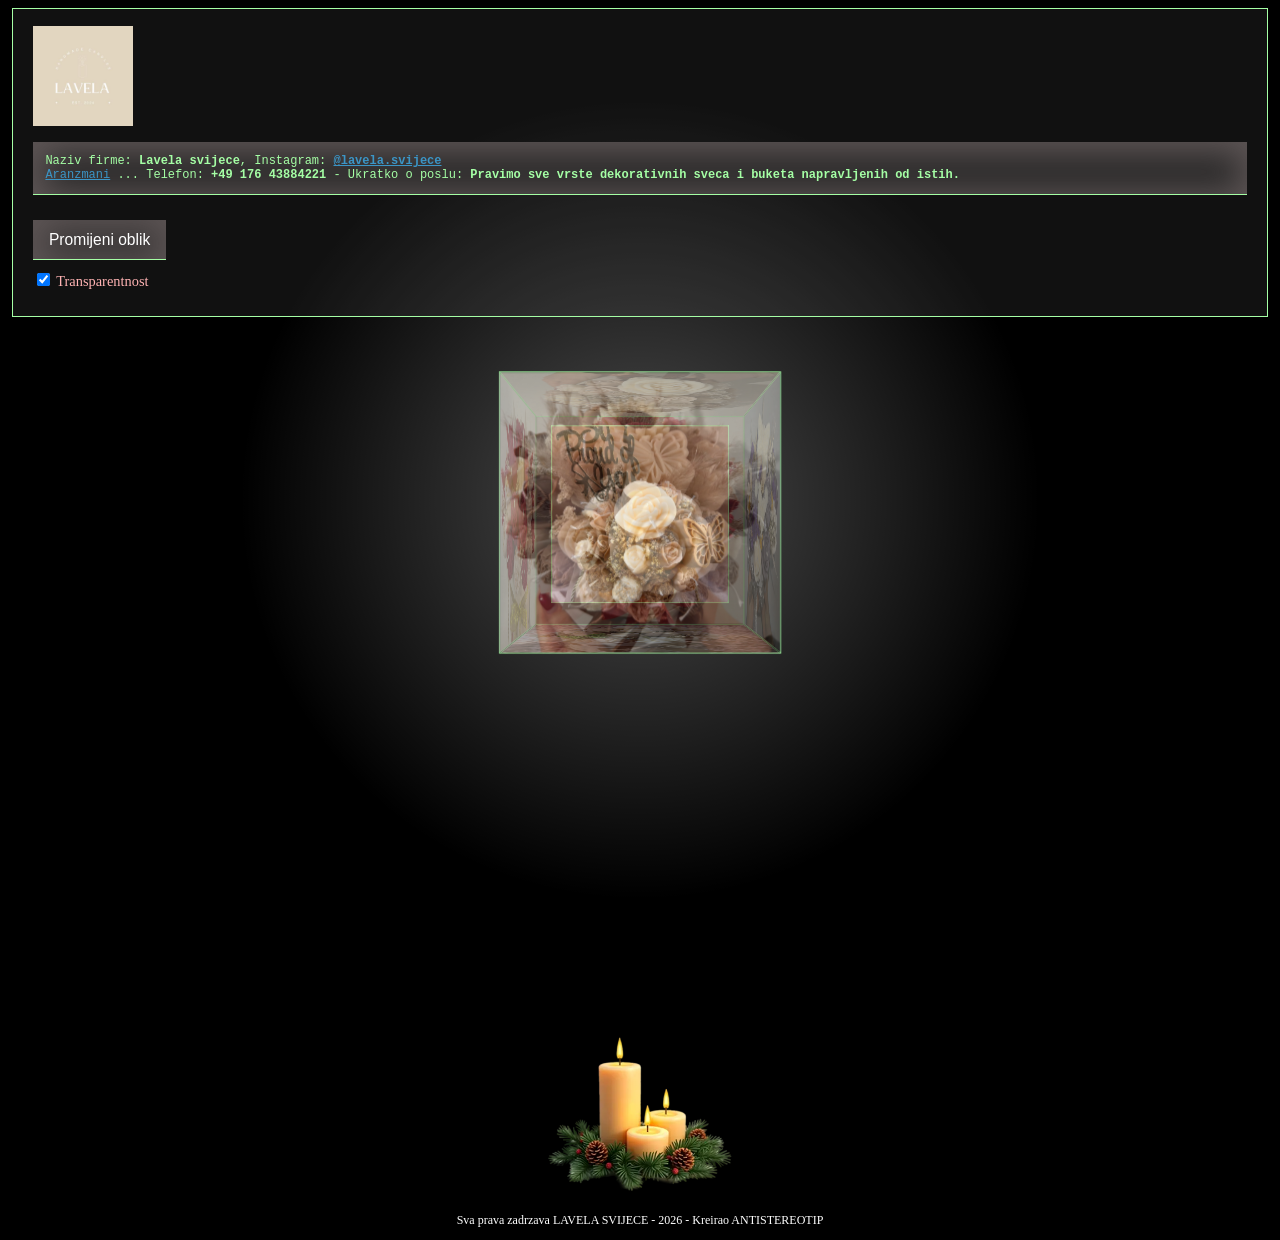
==== commit b27b6b6d: "Update index.html" ====
--- a/index.html
+++ b/index.html
@@ -32,7 +32,7 @@
 </code>
 </p> -->
 <p><code>Naziv firme: <b>Lavela svijece</b>, Instagram: <b><a href="https://www.instagram.com/lavela.svijece?igsh=eDh0bHZ0emd2NGx3">@lavela.svijece</a></b><br>
-<!-- Mail: <b>nekimail@mail.com</b> - --> Telefon: <b>+49 176 43884221</b> - Ukratko o poslu: <b>Pravimo sve vrste dekorativnih sveca i buketa napravljenih od istih.</b>
+<a href="https://svijece.github.io/aranzmani.html">Aranzmani</a> ... <!-- Mail: <b>nekimail@mail.com</b> - --> Telefon: <b>+49 176 43884221</b> - Ukratko o poslu: <b>Pravimo sve vrste dekorativnih sveca i buketa napravljenih od istih.</b>
 </code>
 </p>
 
